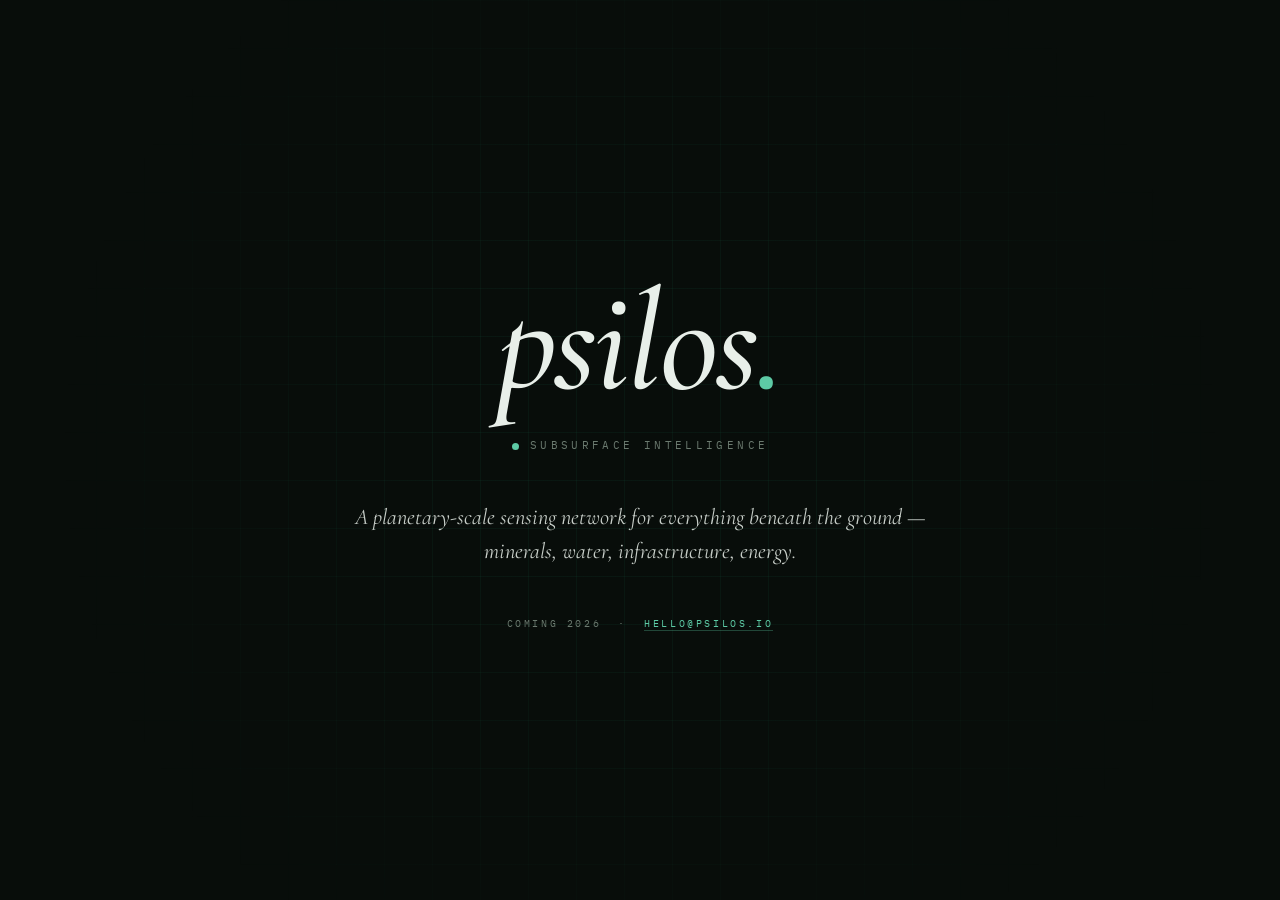
==== index.html @ 4aedd418 "Initial landing page" ====
<!DOCTYPE html>
<html lang="en">
<head>
<meta charset="UTF-8">
<meta name="viewport" content="width=device-width, initial-scale=1.0">
<title>Psilos</title>
<meta name="description" content="A planetary-scale sensing network for everything beneath the ground.">
<link rel="preconnect" href="https://fonts.googleapis.com">
<link rel="preconnect" href="https://fonts.gstatic.com" crossorigin>
<link href="https://fonts.googleapis.com/css2?family=Cormorant+Garamond:ital,wght@0,400;0,500;1,400;1,500&family=IBM+Plex+Mono:wght@300;400&display=swap" rel="stylesheet">
<style>
  :root {
    --bg: #080D0A;
    --fg: #E8EFE9;
    --muted: #6B7A6F;
    --accent: #5DCAA5;
    --accent-deep: #1D9E75;
  }
  * { margin: 0; padding: 0; box-sizing: border-box; }
  html, body {
    height: 100%;
    background: var(--bg);
    color: var(--fg);
    font-family: 'IBM Plex Mono', monospace;
    overflow: hidden;
  }
  body {
    display: flex;
    flex-direction: column;
    align-items: center;
    justify-content: center;
    padding: 2rem;
    text-align: center;
    position: relative;
  }
  .grid {
    position: fixed;
    inset: 0;
    background-image:
      linear-gradient(rgba(29,158,117,0.07) 1px, transparent 1px),
      linear-gradient(90deg, rgba(29,158,117,0.07) 1px, transparent 1px);
    background-size: 48px 48px;
    pointer-events: none;
    mask-image: radial-gradient(circle at center, black 25%, transparent 75%);
    -webkit-mask-image: radial-gradient(circle at center, black 25%, transparent 75%);
  }
  .mark {
    font-family: 'Cormorant Garamond', serif;
    font-style: italic;
    font-weight: 500;
    font-size: clamp(4rem, 14vw, 9rem);
    letter-spacing: -0.02em;
    line-height: 1;
    margin-bottom: 1.5rem;
    position: relative;
    z-index: 1;
  }
  .mark .dot { color: var(--accent); }
  .tag {
    font-size: 0.7rem;
    text-transform: uppercase;
    letter-spacing: 0.3em;
    color: var(--muted);
    margin-bottom: 3rem;
    position: relative;
    z-index: 1;
  }
  .copy {
    font-family: 'Cormorant Garamond', serif;
    font-style: italic;
    font-size: clamp(1.1rem, 2vw, 1.4rem);
    color: var(--fg);
    max-width: 38rem;
    line-height: 1.5;
    margin-bottom: 3rem;
    opacity: 0.85;
    position: relative;
    z-index: 1;
  }
  .meta {
    font-size: 0.65rem;
    text-transform: uppercase;
    letter-spacing: 0.25em;
    color: var(--muted);
    position: relative;
    z-index: 1;
  }
  .meta a {
    color: var(--accent);
    text-decoration: none;
    border-bottom: 1px solid rgba(93,202,165,0.3);
    transition: border-color 0.2s;
  }
  .meta a:hover { border-color: var(--accent); }
  .pulse {
    display: inline-block;
    width: 7px;
    height: 7px;
    border-radius: 50%;
    background: var(--accent);
    margin-right: 0.7rem;
    vertical-align: middle;
    animation: pulse 2s ease-in-out infinite;
  }
  @keyframes pulse {
    0%, 100% { opacity: 1; box-shadow: 0 0 0 0 rgba(93,202,165,0.5); }
    50% { opacity: 0.6; box-shadow: 0 0 0 10px rgba(93,202,165,0); }
  }
</style>
</head>
<body>
  <div class="grid"></div>
  <div class="mark">psilos<span class="dot">.</span></div>
  <div class="tag"><span class="pulse"></span>Subsurface intelligence</div>
  <p class="copy">A planetary-scale sensing network for everything beneath the ground &mdash; minerals, water, infrastructure, energy.</p>
  <div class="meta">Coming 2026 &nbsp;&middot;&nbsp; <a href="mailto:hello@psilos.io">hello@psilos.io</a></div>
</body>
</html>
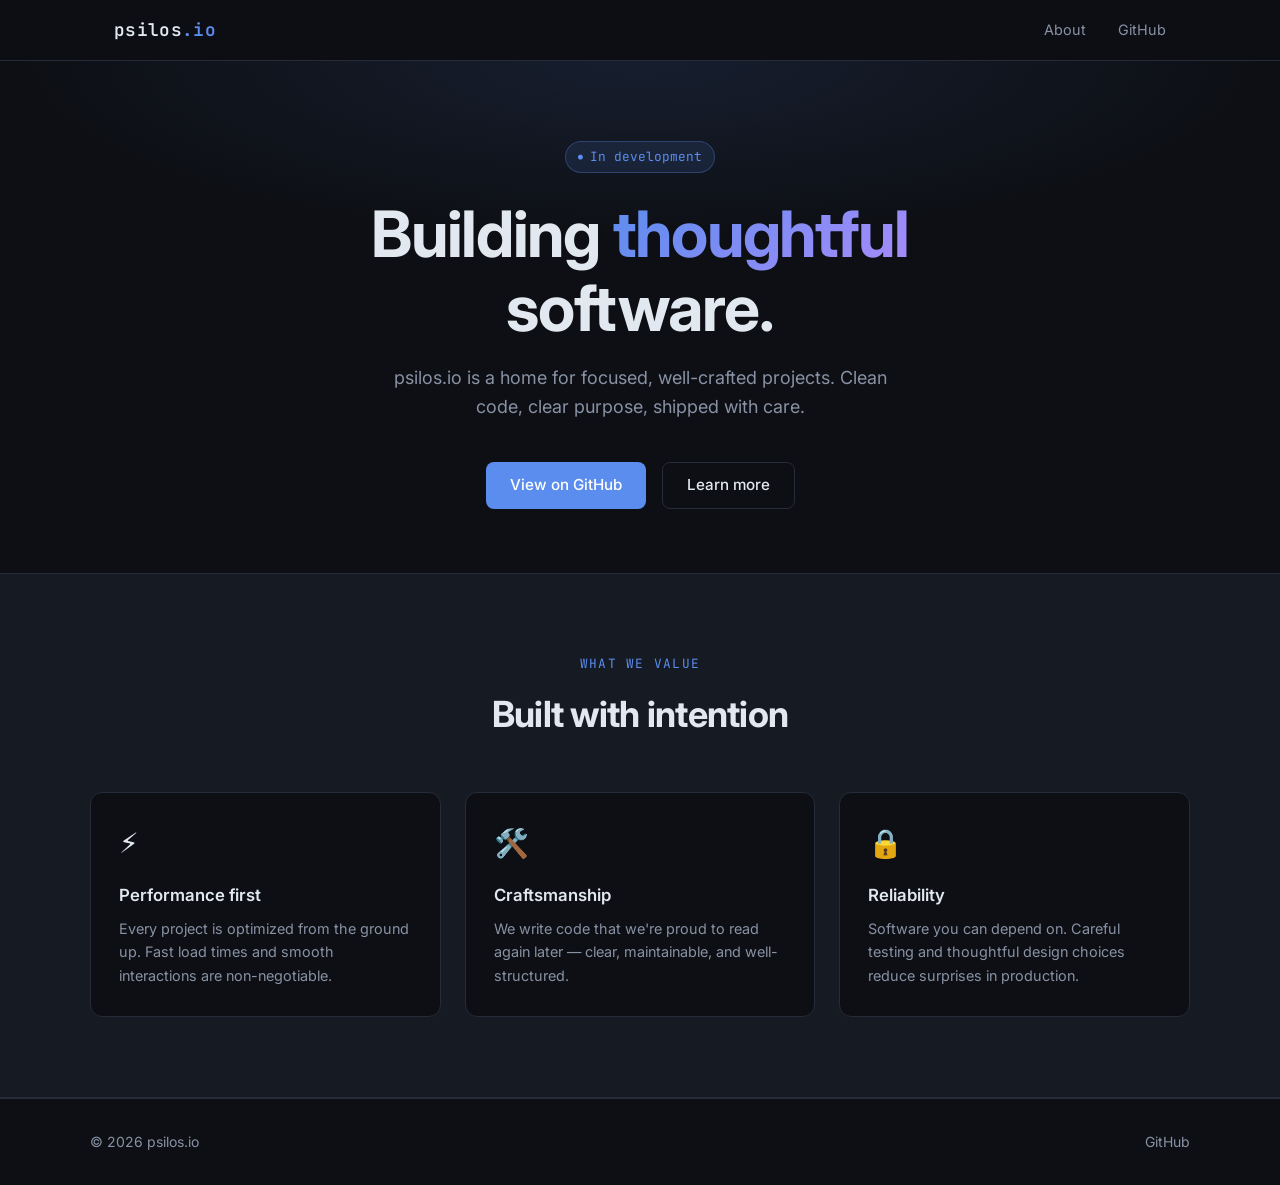
==== commit 3d3b795a: "Add landing page (index.html + styles.css) Agent-Logs-Url: https://github.com/psilos-io/psilos-io.gi" ====
--- a/index.html
+++ b/index.html
@@ -1,118 +1,83 @@
 <!DOCTYPE html>
 <html lang="en">
 <head>
-<meta charset="UTF-8">
-<meta name="viewport" content="width=device-width, initial-scale=1.0">
-<title>Psilos</title>
-<meta name="description" content="A planetary-scale sensing network for everything beneath the ground.">
-<link rel="preconnect" href="https://fonts.googleapis.com">
-<link rel="preconnect" href="https://fonts.gstatic.com" crossorigin>
-<link href="https://fonts.googleapis.com/css2?family=Cormorant+Garamond:ital,wght@0,400;0,500;1,400;1,500&family=IBM+Plex+Mono:wght@300;400&display=swap" rel="stylesheet">
-<style>
-  :root {
-    --bg: #080D0A;
-    --fg: #E8EFE9;
-    --muted: #6B7A6F;
-    --accent: #5DCAA5;
-    --accent-deep: #1D9E75;
-  }
-  * { margin: 0; padding: 0; box-sizing: border-box; }
-  html, body {
-    height: 100%;
-    background: var(--bg);
-    color: var(--fg);
-    font-family: 'IBM Plex Mono', monospace;
-    overflow: hidden;
-  }
-  body {
-    display: flex;
-    flex-direction: column;
-    align-items: center;
-    justify-content: center;
-    padding: 2rem;
-    text-align: center;
-    position: relative;
-  }
-  .grid {
-    position: fixed;
-    inset: 0;
-    background-image:
-      linear-gradient(rgba(29,158,117,0.07) 1px, transparent 1px),
-      linear-gradient(90deg, rgba(29,158,117,0.07) 1px, transparent 1px);
-    background-size: 48px 48px;
-    pointer-events: none;
-    mask-image: radial-gradient(circle at center, black 25%, transparent 75%);
-    -webkit-mask-image: radial-gradient(circle at center, black 25%, transparent 75%);
-  }
-  .mark {
-    font-family: 'Cormorant Garamond', serif;
-    font-style: italic;
-    font-weight: 500;
-    font-size: clamp(4rem, 14vw, 9rem);
-    letter-spacing: -0.02em;
-    line-height: 1;
-    margin-bottom: 1.5rem;
-    position: relative;
-    z-index: 1;
-  }
-  .mark .dot { color: var(--accent); }
-  .tag {
-    font-size: 0.7rem;
-    text-transform: uppercase;
-    letter-spacing: 0.3em;
-    color: var(--muted);
-    margin-bottom: 3rem;
-    position: relative;
-    z-index: 1;
-  }
-  .copy {
-    font-family: 'Cormorant Garamond', serif;
-    font-style: italic;
-    font-size: clamp(1.1rem, 2vw, 1.4rem);
-    color: var(--fg);
-    max-width: 38rem;
-    line-height: 1.5;
-    margin-bottom: 3rem;
-    opacity: 0.85;
-    position: relative;
-    z-index: 1;
-  }
-  .meta {
-    font-size: 0.65rem;
-    text-transform: uppercase;
-    letter-spacing: 0.25em;
-    color: var(--muted);
-    position: relative;
-    z-index: 1;
-  }
-  .meta a {
-    color: var(--accent);
-    text-decoration: none;
-    border-bottom: 1px solid rgba(93,202,165,0.3);
-    transition: border-color 0.2s;
-  }
-  .meta a:hover { border-color: var(--accent); }
-  .pulse {
-    display: inline-block;
-    width: 7px;
-    height: 7px;
-    border-radius: 50%;
-    background: var(--accent);
-    margin-right: 0.7rem;
-    vertical-align: middle;
-    animation: pulse 2s ease-in-out infinite;
-  }
-  @keyframes pulse {
-    0%, 100% { opacity: 1; box-shadow: 0 0 0 0 rgba(93,202,165,0.5); }
-    50% { opacity: 0.6; box-shadow: 0 0 0 10px rgba(93,202,165,0); }
-  }
-</style>
+  <meta charset="UTF-8" />
+  <meta name="viewport" content="width=device-width, initial-scale=1.0" />
+  <meta name="description" content="psilos.io — building thoughtful software." />
+  <title>psilos.io</title>
+  <link rel="preconnect" href="https://fonts.googleapis.com" />
+  <link rel="preconnect" href="https://fonts.gstatic.com" crossorigin />
+  <link href="https://fonts.googleapis.com/css2?family=Inter:wght@400;500;600;700&family=JetBrains+Mono:wght@400;600&display=swap" rel="stylesheet" />
+  <link rel="stylesheet" href="styles.css" />
 </head>
 <body>
-  <div class="grid"></div>
-  <div class="mark">psilos<span class="dot">.</span></div>
-  <div class="tag"><span class="pulse"></span>Subsurface intelligence</div>
-  <p class="copy">A planetary-scale sensing network for everything beneath the ground &mdash; minerals, water, infrastructure, energy.</p>
-  <div class="meta">Coming 2026 &nbsp;&middot;&nbsp; <a href="mailto:hello@psilos.io">hello@psilos.io</a></div>
+
+  <!-- Navigation -->
+  <nav>
+    <div class="nav-inner">
+      <a href="#" class="nav-logo">psilos<span>.io</span></a>
+      <ul class="nav-links">
+        <li><a href="#features">About</a></li>
+        <li><a href="https://github.com/psilos-io" target="_blank" rel="noopener">GitHub</a></li>
+      </ul>
+    </div>
+  </nav>
+
+  <!-- Hero -->
+  <section class="hero">
+    <div class="hero-content">
+      <div class="hero-badge">In development</div>
+      <h1>Building <span class="highlight">thoughtful</span><br />software.</h1>
+      <p>
+        psilos.io is a home for focused, well-crafted projects.
+        Clean code, clear purpose, shipped with care.
+      </p>
+      <div class="hero-actions">
+        <a href="https://github.com/psilos-io" target="_blank" rel="noopener" class="btn btn-primary">
+          View on GitHub
+        </a>
+        <a href="#features" class="btn btn-secondary">
+          Learn more
+        </a>
+      </div>
+    </div>
+  </section>
+
+  <!-- Features -->
+  <section class="features" id="features">
+    <p class="section-label">What we value</p>
+    <h2 class="section-title">Built with intention</h2>
+    <div class="features-grid">
+      <div class="feature-card">
+        <div class="feature-icon">⚡</div>
+        <h3>Performance first</h3>
+        <p>Every project is optimized from the ground up. Fast load times and smooth interactions are non-negotiable.</p>
+      </div>
+      <div class="feature-card">
+        <div class="feature-icon">🛠️</div>
+        <h3>Craftsmanship</h3>
+        <p>We write code that we're proud to read again later — clear, maintainable, and well-structured.</p>
+      </div>
+      <div class="feature-card">
+        <div class="feature-icon">🔒</div>
+        <h3>Reliability</h3>
+        <p>Software you can depend on. Careful testing and thoughtful design choices reduce surprises in production.</p>
+      </div>
+    </div>
+  </section>
+
+  <!-- Footer -->
+  <footer>
+    <div class="footer-inner">
+      <span>&copy; <span id="year"></span> psilos.io</span>
+      <div class="footer-links">
+        <a href="https://github.com/psilos-io" target="_blank" rel="noopener">GitHub</a>
+      </div>
+    </div>
+  </footer>
+
+  <script>
+    document.getElementById('year').textContent = new Date().getFullYear();
+  </script>
 </body>
 </html>
--- a/styles.css
+++ b/styles.css
@@ -0,0 +1,303 @@
+*, *::before, *::after {
+  box-sizing: border-box;
+  margin: 0;
+  padding: 0;
+}
+
+:root {
+  --color-bg: #0d0f14;
+  --color-surface: #161a23;
+  --color-border: #252b38;
+  --color-accent: #5b8dee;
+  --color-accent-hover: #7aa3f5;
+  --color-text: #e2e8f0;
+  --color-muted: #8892a4;
+  --font-sans: 'Inter', system-ui, -apple-system, sans-serif;
+  --font-mono: 'JetBrains Mono', 'Fira Code', monospace;
+}
+
+html {
+  scroll-behavior: smooth;
+}
+
+body {
+  background-color: var(--color-bg);
+  color: var(--color-text);
+  font-family: var(--font-sans);
+  font-size: 16px;
+  line-height: 1.6;
+  min-height: 100vh;
+  display: flex;
+  flex-direction: column;
+}
+
+/* ── Navigation ───────────────────────────────────────────── */
+nav {
+  position: sticky;
+  top: 0;
+  z-index: 100;
+  background: rgba(13, 15, 20, 0.85);
+  backdrop-filter: blur(12px);
+  border-bottom: 1px solid var(--color-border);
+}
+
+.nav-inner {
+  max-width: 1100px;
+  margin: 0 auto;
+  padding: 0 1.5rem;
+  height: 60px;
+  display: flex;
+  align-items: center;
+  justify-content: space-between;
+}
+
+.nav-logo {
+  font-family: var(--font-mono);
+  font-size: 1.1rem;
+  font-weight: 600;
+  color: var(--color-text);
+  text-decoration: none;
+  letter-spacing: 0.02em;
+}
+
+.nav-logo span {
+  color: var(--color-accent);
+}
+
+.nav-links {
+  display: flex;
+  gap: 2rem;
+  list-style: none;
+}
+
+.nav-links a {
+  color: var(--color-muted);
+  text-decoration: none;
+  font-size: 0.9rem;
+  transition: color 0.2s;
+}
+
+.nav-links a:hover {
+  color: var(--color-text);
+}
+
+/* ── Hero ─────────────────────────────────────────────────── */
+.hero {
+  flex: 1;
+  display: flex;
+  align-items: center;
+  justify-content: center;
+  text-align: center;
+  padding: 5rem 1.5rem 4rem;
+  position: relative;
+  overflow: hidden;
+}
+
+.hero::before {
+  content: '';
+  position: absolute;
+  inset: 0;
+  background: radial-gradient(ellipse 70% 50% at 50% 0%, rgba(91, 141, 238, 0.12) 0%, transparent 70%);
+  pointer-events: none;
+}
+
+.hero-content {
+  max-width: 720px;
+  position: relative;
+}
+
+.hero-badge {
+  display: inline-flex;
+  align-items: center;
+  gap: 0.4rem;
+  background: rgba(91, 141, 238, 0.12);
+  border: 1px solid rgba(91, 141, 238, 0.3);
+  color: var(--color-accent);
+  font-size: 0.8rem;
+  font-family: var(--font-mono);
+  padding: 0.3rem 0.8rem;
+  border-radius: 999px;
+  margin-bottom: 1.5rem;
+}
+
+.hero-badge::before {
+  content: '●';
+  font-size: 0.5rem;
+  animation: pulse 2s ease-in-out infinite;
+}
+
+@keyframes pulse {
+  0%, 100% { opacity: 1; }
+  50% { opacity: 0.3; }
+}
+
+.hero h1 {
+  font-size: clamp(2.2rem, 6vw, 4rem);
+  font-weight: 700;
+  line-height: 1.15;
+  letter-spacing: -0.02em;
+  margin-bottom: 1.25rem;
+}
+
+.hero h1 .highlight {
+  background: linear-gradient(135deg, var(--color-accent), #a78bfa);
+  -webkit-background-clip: text;
+  -webkit-text-fill-color: transparent;
+  background-clip: text;
+}
+
+.hero p {
+  font-size: 1.125rem;
+  color: var(--color-muted);
+  max-width: 540px;
+  margin: 0 auto 2.5rem;
+}
+
+.hero-actions {
+  display: flex;
+  gap: 1rem;
+  justify-content: center;
+  flex-wrap: wrap;
+}
+
+.btn {
+  display: inline-flex;
+  align-items: center;
+  gap: 0.5rem;
+  padding: 0.65rem 1.5rem;
+  border-radius: 8px;
+  font-size: 0.95rem;
+  font-weight: 500;
+  text-decoration: none;
+  transition: all 0.2s;
+  cursor: pointer;
+  border: none;
+}
+
+.btn-primary {
+  background: var(--color-accent);
+  color: #fff;
+}
+
+.btn-primary:hover {
+  background: var(--color-accent-hover);
+  transform: translateY(-1px);
+  box-shadow: 0 4px 20px rgba(91, 141, 238, 0.35);
+}
+
+.btn-secondary {
+  background: transparent;
+  color: var(--color-text);
+  border: 1px solid var(--color-border);
+}
+
+.btn-secondary:hover {
+  border-color: var(--color-accent);
+  color: var(--color-accent);
+  transform: translateY(-1px);
+}
+
+/* ── Features ─────────────────────────────────────────────── */
+.features {
+  padding: 5rem 1.5rem;
+  background: var(--color-surface);
+  border-top: 1px solid var(--color-border);
+  border-bottom: 1px solid var(--color-border);
+}
+
+.section-label {
+  text-align: center;
+  font-family: var(--font-mono);
+  font-size: 0.8rem;
+  color: var(--color-accent);
+  letter-spacing: 0.1em;
+  text-transform: uppercase;
+  margin-bottom: 0.75rem;
+}
+
+.section-title {
+  text-align: center;
+  font-size: clamp(1.5rem, 4vw, 2.25rem);
+  font-weight: 700;
+  letter-spacing: -0.02em;
+  margin-bottom: 3rem;
+}
+
+.features-grid {
+  max-width: 1100px;
+  margin: 0 auto;
+  display: grid;
+  grid-template-columns: repeat(auto-fit, minmax(280px, 1fr));
+  gap: 1.5rem;
+}
+
+.feature-card {
+  background: var(--color-bg);
+  border: 1px solid var(--color-border);
+  border-radius: 12px;
+  padding: 1.75rem;
+  transition: border-color 0.2s, transform 0.2s;
+}
+
+.feature-card:hover {
+  border-color: var(--color-accent);
+  transform: translateY(-3px);
+}
+
+.feature-icon {
+  font-size: 1.75rem;
+  margin-bottom: 1rem;
+}
+
+.feature-card h3 {
+  font-size: 1.05rem;
+  font-weight: 600;
+  margin-bottom: 0.5rem;
+}
+
+.feature-card p {
+  color: var(--color-muted);
+  font-size: 0.9rem;
+  line-height: 1.65;
+}
+
+/* ── Footer ───────────────────────────────────────────────── */
+footer {
+  border-top: 1px solid var(--color-border);
+  padding: 2rem 1.5rem;
+  text-align: center;
+  color: var(--color-muted);
+  font-size: 0.875rem;
+}
+
+footer a {
+  color: var(--color-muted);
+  text-decoration: none;
+  transition: color 0.2s;
+}
+
+footer a:hover {
+  color: var(--color-accent);
+}
+
+.footer-inner {
+  max-width: 1100px;
+  margin: 0 auto;
+  display: flex;
+  align-items: center;
+  justify-content: space-between;
+  flex-wrap: wrap;
+  gap: 1rem;
+}
+
+.footer-links {
+  display: flex;
+  gap: 1.5rem;
+}
+
+/* ── Responsive ───────────────────────────────────────────── */
+@media (max-width: 600px) {
+  .nav-links { display: none; }
+  .hero { padding: 4rem 1rem 3rem; }
+  .footer-inner { flex-direction: column; align-items: center; }
+}
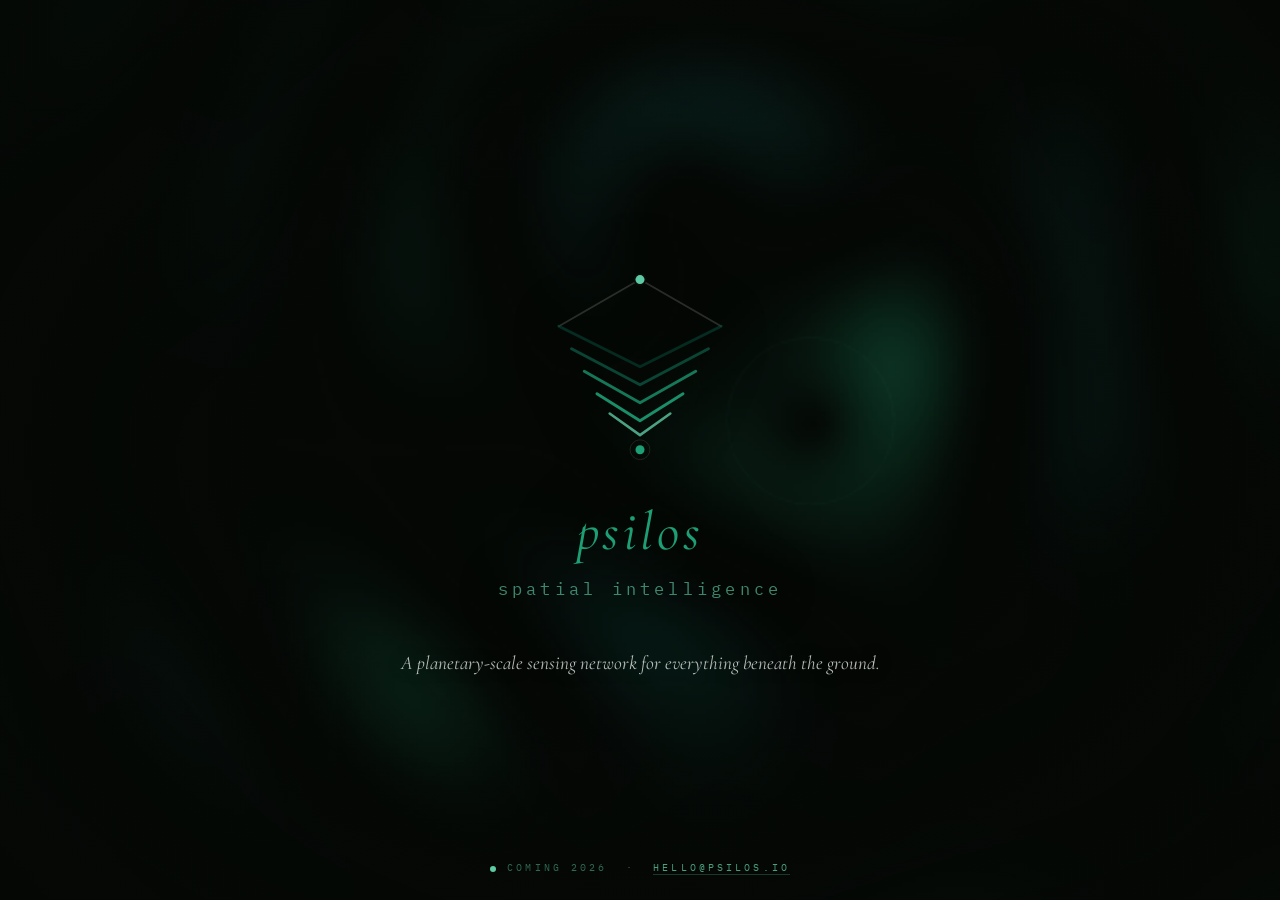
==== commit e6cb2973: "Full-viewport EMF wave field + chevron logo" ====
--- a/index.html
+++ b/index.html
@@ -1,83 +1,305 @@
 <!DOCTYPE html>
 <html lang="en">
 <head>
-  <meta charset="UTF-8" />
-  <meta name="viewport" content="width=device-width, initial-scale=1.0" />
-  <meta name="description" content="psilos.io — building thoughtful software." />
-  <title>psilos.io</title>
-  <link rel="preconnect" href="https://fonts.googleapis.com" />
-  <link rel="preconnect" href="https://fonts.gstatic.com" crossorigin />
-  <link href="https://fonts.googleapis.com/css2?family=Inter:wght@400;500;600;700&family=JetBrains+Mono:wght@400;600&display=swap" rel="stylesheet" />
-  <link rel="stylesheet" href="styles.css" />
+<meta charset="UTF-8">
+<meta name="viewport" content="width=device-width, initial-scale=1.0">
+<title>Psilos</title>
+<meta name="description" content="A planetary-scale sensing network for everything beneath the ground.">
+<link rel="preconnect" href="https://fonts.googleapis.com">
+<link rel="preconnect" href="https://fonts.gstatic.com" crossorigin>
+<link href="https://fonts.googleapis.com/css2?family=Cormorant+Garamond:ital,wght@0,400;0,500;1,400;1,500&family=IBM+Plex+Mono:wght@300;400;500&display=swap" rel="stylesheet">
+<style>
+  :root {
+    --bg: #050805;
+    --fg: #E8EFE9;
+    --muted: #6B7A6F;
+    --accent: #5DCAA5;
+    --accent-deep: #1D9E75;
+  }
+  * { margin: 0; padding: 0; box-sizing: border-box; }
+  html, body {
+    width: 100%;
+    height: 100%;
+    background: var(--bg);
+    color: var(--fg);
+    font-family: 'IBM Plex Mono', monospace;
+    overflow: hidden;
+  }
+  #cv {
+    position: fixed;
+    top: 0;
+    left: 0;
+    width: 100%;
+    height: 100%;
+    z-index: 1;
+    display: block;
+  }
+  .vignette {
+    position: fixed;
+    inset: 0;
+    z-index: 2;
+    pointer-events: none;
+    background: radial-gradient(ellipse at center, transparent 0%, transparent 40%, rgba(5,8,5,0.55) 90%);
+  }
+  .content {
+    position: relative;
+    z-index: 3;
+    display: flex;
+    flex-direction: column;
+    align-items: center;
+    justify-content: center;
+    width: 100%;
+    height: 100vh;
+    height: 100dvh;
+    padding: 2rem;
+    text-align: center;
+    pointer-events: none;
+  }
+  .logo {
+    width: clamp(280px, 38vw, 480px);
+    margin-bottom: 1.5rem;
+    filter: drop-shadow(0 0 32px rgba(8, 13, 10, 0.85));
+  }
+  .copy {
+    font-family: 'Cormorant Garamond', serif;
+    font-style: italic;
+    font-size: clamp(1rem, 1.5vw, 1.25rem);
+    color: var(--fg);
+    max-width: 36rem;
+    line-height: 1.55;
+    opacity: 0.78;
+    text-shadow: 0 0 20px rgba(5,8,5,0.9);
+  }
+  .footer {
+    position: fixed;
+    bottom: 1.6rem;
+    left: 0;
+    right: 0;
+    text-align: center;
+    font-family: 'IBM Plex Mono', monospace;
+    font-size: 0.65rem;
+    letter-spacing: 0.3em;
+    text-transform: uppercase;
+    color: rgba(93,202,165,0.5);
+    z-index: 4;
+  }
+  .footer a {
+    color: rgba(93,202,165,0.78);
+    text-decoration: none;
+    border-bottom: 1px solid rgba(93,202,165,0.25);
+    transition: border-color 0.2s, color 0.2s;
+    pointer-events: auto;
+  }
+  .footer a:hover {
+    color: var(--accent);
+    border-color: var(--accent);
+  }
+  .pulse {
+    display: inline-block;
+    width: 6px;
+    height: 6px;
+    border-radius: 50%;
+    background: var(--accent);
+    margin-right: 0.7rem;
+    vertical-align: middle;
+    animation: pulse 2.4s ease-in-out infinite;
+  }
+  @keyframes pulse {
+    0%, 100% { opacity: 1; box-shadow: 0 0 0 0 rgba(93,202,165,0.5); }
+    50% { opacity: 0.55; box-shadow: 0 0 0 9px rgba(93,202,165,0); }
+  }
+</style>
 </head>
 <body>
-
-  <!-- Navigation -->
-  <nav>
-    <div class="nav-inner">
-      <a href="#" class="nav-logo">psilos<span>.io</span></a>
-      <ul class="nav-links">
-        <li><a href="#features">About</a></li>
-        <li><a href="https://github.com/psilos-io" target="_blank" rel="noopener">GitHub</a></li>
-      </ul>
-    </div>
-  </nav>
-
-  <!-- Hero -->
-  <section class="hero">
-    <div class="hero-content">
-      <div class="hero-badge">In development</div>
-      <h1>Building <span class="highlight">thoughtful</span><br />software.</h1>
-      <p>
-        psilos.io is a home for focused, well-crafted projects.
-        Clean code, clear purpose, shipped with care.
-      </p>
-      <div class="hero-actions">
-        <a href="https://github.com/psilos-io" target="_blank" rel="noopener" class="btn btn-primary">
-          View on GitHub
-        </a>
-        <a href="#features" class="btn btn-secondary">
-          Learn more
-        </a>
-      </div>
-    </div>
-  </section>
-
-  <!-- Features -->
-  <section class="features" id="features">
-    <p class="section-label">What we value</p>
-    <h2 class="section-title">Built with intention</h2>
-    <div class="features-grid">
-      <div class="feature-card">
-        <div class="feature-icon">⚡</div>
-        <h3>Performance first</h3>
-        <p>Every project is optimized from the ground up. Fast load times and smooth interactions are non-negotiable.</p>
-      </div>
-      <div class="feature-card">
-        <div class="feature-icon">🛠️</div>
-        <h3>Craftsmanship</h3>
-        <p>We write code that we're proud to read again later — clear, maintainable, and well-structured.</p>
-      </div>
-      <div class="feature-card">
-        <div class="feature-icon">🔒</div>
-        <h3>Reliability</h3>
-        <p>Software you can depend on. Careful testing and thoughtful design choices reduce surprises in production.</p>
-      </div>
-    </div>
-  </section>
-
-  <!-- Footer -->
-  <footer>
-    <div class="footer-inner">
-      <span>&copy; <span id="year"></span> psilos.io</span>
-      <div class="footer-links">
-        <a href="https://github.com/psilos-io" target="_blank" rel="noopener">GitHub</a>
-      </div>
-    </div>
-  </footer>
-
-  <script>
-    document.getElementById('year').textContent = new Date().getFullYear();
-  </script>
+<canvas id="cv"></canvas>
+<div class="vignette"></div>
+<div class="content">
+  <svg class="logo" viewBox="0 0 680 572" xmlns="http://www.w3.org/2000/svg">
+    <g transform="translate(340,232)">
+      <line x1="-115" y1="-83" x2="0" y2="-149" stroke="#ffffff" stroke-width="2.5" stroke-linecap="round" opacity="0.15"/>
+      <line x1="115" y1="-83" x2="0" y2="-149" stroke="#ffffff" stroke-width="2.5" stroke-linecap="round" opacity="0.15"/>
+      <path d="M-115,-83 L0,-25.5 L115,-83" fill="none" stroke="#085041" stroke-width="4.1" stroke-linecap="round" stroke-linejoin="round" opacity="0.5"/>
+      <path d="M-97,-51 L0,0 L97,-51" fill="none" stroke="#0F6E56" stroke-width="4.1" stroke-linecap="round" stroke-linejoin="round" opacity="0.6"/>
+      <path d="M-79,-19 L0,25.5 L79,-19" fill="none" stroke="#1D9E75" stroke-width="4.1" stroke-linecap="round" stroke-linejoin="round" opacity="0.75"/>
+      <path d="M-61,12.75 L0,51 L61,12.75" fill="none" stroke="#1D9E75" stroke-width="4.1" stroke-linecap="round" stroke-linejoin="round" opacity="0.9"/>
+      <path d="M-43,40.8 L0,71.4 L43,40.8" fill="none" stroke="#5DCAA5" stroke-width="3.6" stroke-linecap="round" stroke-linejoin="round" opacity="0.8"/>
+      <circle cx="0" cy="92" r="6.4" fill="#1D9E75"/>
+      <circle cx="0" cy="92" r="14" fill="none" stroke="#ffffff" stroke-width="1" opacity="0.15"/>
+      <circle cx="0" cy="-149" r="9" fill="#080D0A"/>
+      <circle cx="0" cy="-149" r="6.4" fill="#5DCAA5"/>
+    </g>
+    <text x="340" y="465" text-anchor="middle" font-family="'Cormorant Garamond',Georgia,serif" font-size="78" font-weight="400" font-style="italic" letter-spacing="5" fill="#1D9E75">psilos</text>
+    <text x="340" y="530" text-anchor="middle" font-family="'IBM Plex Mono',monospace" font-size="24" font-weight="400" letter-spacing="6" fill="#5DCAA5" opacity="0.65">spatial intelligence</text>
+  </svg>
+  <p class="copy">A planetary-scale sensing network for everything beneath the ground.</p>
+</div>
+<div class="footer"><span class="pulse"></span>Coming 2026 &nbsp;&middot;&nbsp; <a href="mailto:hello@psilos.io">hello@psilos.io</a></div>
+<script>
+(function () {
+  const cv = document.getElementById('cv');
+  const ctx = cv.getContext('2d', { alpha: true });
+  const TAU = Math.PI * 2;
+
+  // Internal render resolution — scaled up by CSS to viewport size.
+  // Keeping this lower preserves perf; the EMF field is smooth so up-scaling looks fine.
+  const isMobile = window.matchMedia('(max-width: 768px)').matches;
+  const RW = isMobile ? 320 : 540;
+  let RH = 360;
+  let W = window.innerWidth, H = window.innerHeight;
+
+  let mx = W * 0.5, my = H * 0.4;     // mouse target (window px)
+  let smx = mx, smy = my;              // smoothed source position
+  let lastInput = 0;
+  let driftPh = Math.random() * TAU;
+  let t = 0;
+
+  const reducedMotion = window.matchMedia('(prefers-reduced-motion: reduce)').matches;
+
+  function resize() {
+    W = window.innerWidth;
+    H = window.innerHeight;
+    RH = Math.max(180, Math.round(RW * (H / W)));
+    cv.width = RW;
+    cv.height = RH;
+    cv.style.width = W + 'px';
+    cv.style.height = H + 'px';
+  }
+  window.addEventListener('resize', resize);
+  resize();
+
+  function drawEMF(nx, ny, intensity) {
+    ctx.clearRect(0, 0, RW, RH);
+    if (intensity < 0.02) return;
+
+    const srcX = RW / 2 + nx * (RW * 0.45);
+    const srcY = RH / 2 + ny * (RH * 0.45);
+    const speed = 0.4, bf = 0.038;
+
+    const sources = [
+      { x: srcX,           y: srcY,           f: bf,        ph: 0,         amp: 1.00, dc: 0.04  },
+      { x: RW * 0.5 + nx*60, y: RH * 0.22 - ny*30, f: bf*1.37, ph: TAU/3,   amp: 0.62, dc: 0.04  },
+      { x: RW * 0.5 + nx*40, y: RH * 0.78 + ny*25, f: bf*0.71, ph: TAU*2/3, amp: 0.50, dc: 0.04  },
+      { x: -srcX,          y: srcY,           f: bf*0.96,  ph: TAU*0.11, amp: 0.28, dc: 0.016 },
+      { x: 2*RW - srcX,    y: srcY,           f: bf*0.96,  ph: TAU*0.11, amp: 0.28, dc: 0.016 },
+      { x: srcX,           y: -srcY,          f: bf*1.05,  ph: TAU*0.17, amp: 0.24, dc: 0.016 },
+      { x: srcX,           y: 2*RH - srcY,    f: bf*1.05,  ph: TAU*0.17, amp: 0.24, dc: 0.016 }
+    ];
+
+    const idata = ctx.createImageData(RW, RH);
+    const d = idata.data;
+    const stride = RW * 4;
+
+    for (let py = 0; py < RH; py += 2) {
+      for (let px = 0; px < RW; px += 2) {
+        let field = 0;
+        for (let s = 0; s < 7; s++) {
+          const src = sources[s];
+          const dx = px - src.x;
+          const dy = py - src.y;
+          const r = Math.sqrt(dx * dx + dy * dy) + 0.001;
+          field += Math.sin(r * src.f - t * speed + src.ph) / Math.sqrt(r * src.dc + 1) * src.amp;
+        }
+        field /= 2.6;
+        const a = Math.abs(field);
+        const pos = field > 0;
+        let rv = pos ? a * 33 * intensity : a * 7 * intensity;
+        let gv = pos ? a * 190 * intensity : a * 72 * intensity;
+        let bv = pos ? a * 130 * intensity : a * 95 * intensity;
+        const bright = Math.pow(a, 1.3) * 240 * intensity;
+        rv = Math.min(255, rv + bright * 0.18);
+        gv = Math.min(255, gv + bright * 0.82);
+        bv = Math.min(255, bv + bright * 0.6);
+        const aa = Math.min(255, a * 200 * intensity);
+        const idx = (py * RW + px) * 4;
+        const i0 = idx, i1 = idx + 4, i2 = idx + stride, i3 = idx + stride + 4;
+        if (i3 + 3 < d.length) {
+          d[i0] = rv; d[i0+1] = gv; d[i0+2] = bv; d[i0+3] = aa;
+          d[i1] = rv; d[i1+1] = gv; d[i1+2] = bv; d[i1+3] = aa;
+          d[i2] = rv; d[i2+1] = gv; d[i2+2] = bv; d[i2+3] = aa;
+          d[i3] = rv; d[i3+1] = gv; d[i3+2] = bv; d[i3+3] = aa;
+        }
+      }
+    }
+    ctx.putImageData(idata, 0, 0);
+
+    // Concentric ripple sweeps emanating from the source
+    ctx.save();
+    ctx.globalCompositeOperation = 'screen';
+    const maxR = Math.max(RW, RH) * 0.95;
+    for (let i = 0; i < 6; i++) {
+      const age = (t * speed * 0.28 + i / 6) % 1;
+      const r = age * maxR;
+      const alpha = (1 - age) * (1 - age) * 0.18 * intensity;
+      const g = ctx.createRadialGradient(srcX, srcY, r * 0.85, srcX, srcY, r);
+      g.addColorStop(0, 'rgba(93,202,165,0)');
+      g.addColorStop(0.5, 'rgba(93,202,165,' + alpha.toFixed(3) + ')');
+      g.addColorStop(1, 'rgba(93,202,165,0)');
+      ctx.strokeStyle = g;
+      ctx.lineWidth = 1.6;
+      ctx.beginPath();
+      ctx.arc(srcX, srcY, r, 0, TAU);
+      ctx.stroke();
+    }
+    ctx.restore();
+  }
+
+  let running = true;
+  document.addEventListener('visibilitychange', () => {
+    running = !document.hidden;
+    if (running) loop();
+  });
+
+  function loop() {
+    if (!running) return;
+    const now = performance.now();
+    const idle = now - lastInput > 1500;
+
+    let targetX, targetY;
+    if (idle) {
+      driftPh += reducedMotion ? 0.001 : 0.0035;
+      targetX = W * 0.5 + Math.sin(driftPh * 1.4) * W * 0.32;
+      targetY = H * 0.5 + Math.cos(driftPh) * H * 0.28;
+    } else {
+      targetX = mx;
+      targetY = my;
+    }
+
+    const ease = reducedMotion ? 0.02 : 0.05;
+    smx += (targetX - smx) * ease;
+    smy += (targetY - smy) * ease;
+
+    // Normalize to [-1, 1] across viewport
+    const nx = (smx - W / 2) / (W / 2);
+    const ny = (smy - H / 2) / (H / 2);
+
+    if (!reducedMotion) t += 0.016;
+    drawEMF(nx, ny, 0.85);
+    requestAnimationFrame(loop);
+  }
+  loop();
+
+  window.addEventListener('mousemove', e => {
+    mx = e.clientX;
+    my = e.clientY;
+    lastInput = performance.now();
+  }, { passive: true });
+
+  window.addEventListener('touchmove', e => {
+    if (e.touches && e.touches[0]) {
+      mx = e.touches[0].clientX;
+      my = e.touches[0].clientY;
+      lastInput = performance.now();
+    }
+  }, { passive: true });
+
+  window.addEventListener('touchstart', e => {
+    if (e.touches && e.touches[0]) {
+      mx = e.touches[0].clientX;
+      my = e.touches[0].clientY;
+      lastInput = performance.now();
+    }
+  }, { passive: true });
+})();
+</script>
 </body>
 </html>
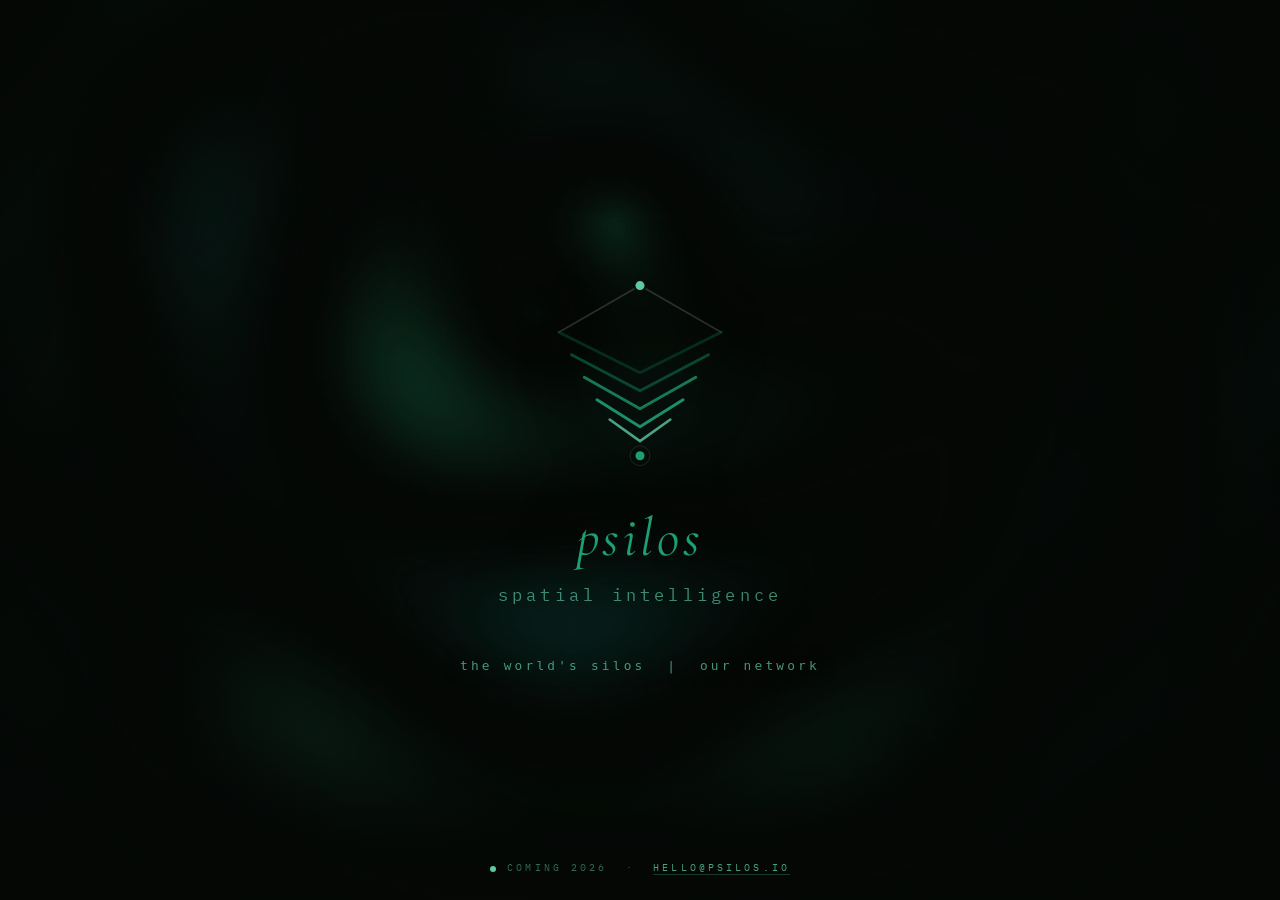
==== commit 07af0121: "Tagline: 'the world's silos | our network'; remove ripple arcs" ====
--- a/index.html
+++ b/index.html
@@ -60,15 +60,14 @@
     margin-bottom: 1.5rem;
     filter: drop-shadow(0 0 32px rgba(8, 13, 10, 0.85));
   }
-  .copy {
-    font-family: 'Cormorant Garamond', serif;
-    font-style: italic;
-    font-size: clamp(1rem, 1.5vw, 1.25rem);
-    color: var(--fg);
-    max-width: 36rem;
-    line-height: 1.55;
-    opacity: 0.78;
+  .tagline {
+    font-family: 'IBM Plex Mono', monospace;
+    font-weight: 500;
+    font-size: clamp(0.7rem, 1vw, 0.85rem);
+    letter-spacing: 0.25em;
+    color: rgba(93, 202, 165, 0.72);
     text-shadow: 0 0 20px rgba(5,8,5,0.9);
+    margin-top: 0.25rem;
   }
   .footer {
     position: fixed;
@@ -131,7 +130,7 @@
     <text x="340" y="465" text-anchor="middle" font-family="'Cormorant Garamond',Georgia,serif" font-size="78" font-weight="400" font-style="italic" letter-spacing="5" fill="#1D9E75">psilos</text>
     <text x="340" y="530" text-anchor="middle" font-family="'IBM Plex Mono',monospace" font-size="24" font-weight="400" letter-spacing="6" fill="#5DCAA5" opacity="0.65">spatial intelligence</text>
   </svg>
-  <p class="copy">A planetary-scale sensing network for everything beneath the ground.</p>
+  <p class="tagline">the world's silos &nbsp;|&nbsp; our network</p>
 </div>
 <div class="footer"><span class="pulse"></span>Coming 2026 &nbsp;&middot;&nbsp; <a href="mailto:hello@psilos.io">hello@psilos.io</a></div>
 <script>
@@ -221,26 +220,6 @@
       }
     }
     ctx.putImageData(idata, 0, 0);
-
-    // Concentric ripple sweeps emanating from the source
-    ctx.save();
-    ctx.globalCompositeOperation = 'screen';
-    const maxR = Math.max(RW, RH) * 0.95;
-    for (let i = 0; i < 6; i++) {
-      const age = (t * speed * 0.28 + i / 6) % 1;
-      const r = age * maxR;
-      const alpha = (1 - age) * (1 - age) * 0.18 * intensity;
-      const g = ctx.createRadialGradient(srcX, srcY, r * 0.85, srcX, srcY, r);
-      g.addColorStop(0, 'rgba(93,202,165,0)');
-      g.addColorStop(0.5, 'rgba(93,202,165,' + alpha.toFixed(3) + ')');
-      g.addColorStop(1, 'rgba(93,202,165,0)');
-      ctx.strokeStyle = g;
-      ctx.lineWidth = 1.6;
-      ctx.beginPath();
-      ctx.arc(srcX, srcY, r, 0, TAU);
-      ctx.stroke();
-    }
-    ctx.restore();
   }
 
   let running = true;
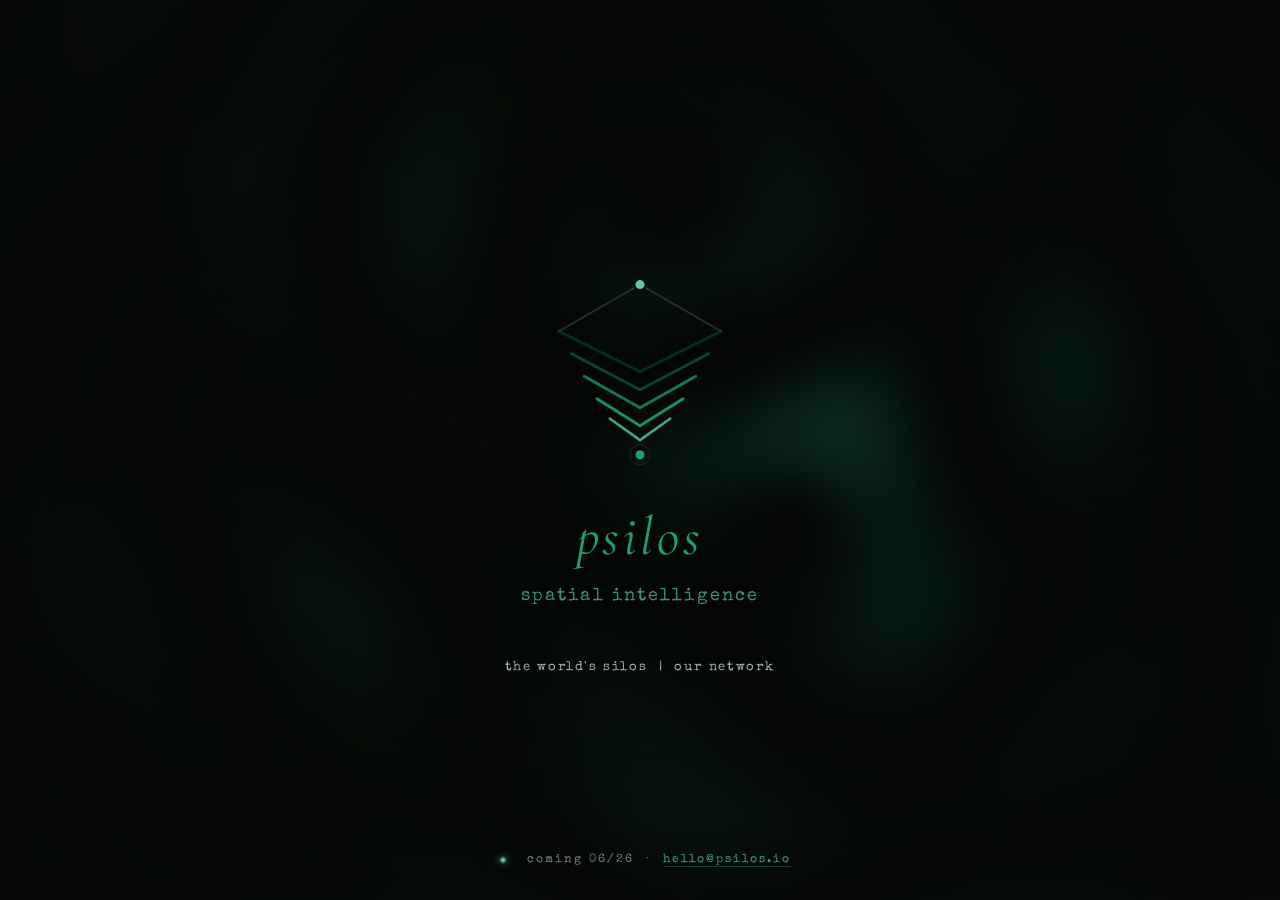
==== commit 501f2e0b: "Special Elite typewriter font, golden ratio pulse cadence, refined tagline" ====
--- a/index.html
+++ b/index.html
@@ -4,10 +4,17 @@
 <meta charset="UTF-8">
 <meta name="viewport" content="width=device-width, initial-scale=1.0">
 <title>Psilos</title>
-<meta name="description" content="A planetary-scale sensing network for everything beneath the ground.">
+<meta name="description" content="the world's silos | our network">
+<meta property="og:title" content="Psilos">
+<meta property="og:description" content="the world's silos | our network">
+<meta property="og:type" content="website">
+<meta property="og:url" content="https://psilos.io">
+<meta name="twitter:card" content="summary">
+<meta name="twitter:title" content="Psilos">
+<meta name="twitter:description" content="the world's silos | our network">
 <link rel="preconnect" href="https://fonts.googleapis.com">
 <link rel="preconnect" href="https://fonts.gstatic.com" crossorigin>
-<link href="https://fonts.googleapis.com/css2?family=Cormorant+Garamond:ital,wght@0,400;0,500;1,400;1,500&family=IBM+Plex+Mono:wght@300;400;500&display=swap" rel="stylesheet">
+<link href="https://fonts.googleapis.com/css2?family=Cormorant+Garamond:ital,wght@0,400;0,500;1,400;1,500&family=Special+Elite&display=swap" rel="stylesheet">
 <style>
   :root {
     --bg: #050805;
@@ -22,7 +29,7 @@
     height: 100%;
     background: var(--bg);
     color: var(--fg);
-    font-family: 'IBM Plex Mono', monospace;
+    font-family: 'Special Elite', 'Courier New', monospace;
     overflow: hidden;
   }
   #cv {
@@ -61,13 +68,12 @@
     filter: drop-shadow(0 0 32px rgba(8, 13, 10, 0.85));
   }
   .tagline {
-    font-family: 'IBM Plex Mono', monospace;
-    font-weight: 500;
-    font-size: clamp(0.7rem, 1vw, 0.85rem);
-    letter-spacing: 0.25em;
-    color: rgba(93, 202, 165, 0.72);
+    font-family: 'Special Elite', 'Courier New', monospace;
+    font-size: clamp(0.78rem, 1.05vw, 0.95rem);
+    letter-spacing: 0.12em;
+    color: rgba(205, 215, 210, 0.82);
     text-shadow: 0 0 20px rgba(5,8,5,0.9);
-    margin-top: 0.25rem;
+    margin-top: 0.4rem;
   }
   .footer {
     position: fixed;
@@ -75,11 +81,10 @@
     left: 0;
     right: 0;
     text-align: center;
-    font-family: 'IBM Plex Mono', monospace;
-    font-size: 0.65rem;
-    letter-spacing: 0.3em;
-    text-transform: uppercase;
-    color: rgba(93,202,165,0.5);
+    font-family: 'Special Elite', 'Courier New', monospace;
+    font-size: 0.78rem;
+    letter-spacing: 0.16em;
+    color: rgba(205, 215, 210, 0.6);
     z-index: 4;
   }
   .footer a {
@@ -94,18 +99,75 @@
     border-color: var(--accent);
   }
   .pulse {
+    position: relative;
     display: inline-block;
-    width: 6px;
-    height: 6px;
+    width: 28px;
+    height: 28px;
+    margin-right: 0.6rem;
+    vertical-align: middle;
+    isolation: isolate;
+  }
+  .pulse .dot,
+  .pulse .ring {
+    position: absolute;
+    top: 50%;
+    left: 50%;
     border-radius: 50%;
-    background: var(--accent);
-    margin-right: 0.7rem;
-    vertical-align: middle;
-    animation: pulse 2.4s ease-in-out infinite;
-  }
-  @keyframes pulse {
-    0%, 100% { opacity: 1; box-shadow: 0 0 0 0 rgba(93,202,165,0.5); }
-    50% { opacity: 0.55; box-shadow: 0 0 0 9px rgba(93,202,165,0); }
+    pointer-events: none;
+    will-change: transform, opacity;
+    mix-blend-mode: screen;
+  }
+  .pulse .dot {
+    width: 7px;
+    height: 7px;
+    background: radial-gradient(circle, rgba(220,255,235,0.95) 0%, rgba(93,202,165,0.85) 35%, rgba(29,158,117,0.4) 70%, rgba(29,158,117,0) 100%);
+    filter: blur(0.6px);
+    box-shadow:
+      0 0 8px rgba(93,202,165,0.55),
+      0 0 18px rgba(93,202,165,0.3),
+      0 0 32px rgba(29,158,117,0.18);
+    transform: translate(-50%, -50%);
+    animation: dotBreathe 5s ease-in-out infinite;
+  }
+  .pulse .ring {
+    width: 9px;
+    height: 9px;
+    background: radial-gradient(circle, rgba(93,202,165,0) 28%, rgba(93,202,165,0.42) 58%, rgba(93,202,165,0.12) 82%, rgba(93,202,165,0) 100%);
+    filter: blur(2.2px);
+    transform: translate(-50%, -50%) scale(0.4);
+    opacity: 0;
+    animation: ringExpand 8s cubic-bezier(0.22, 1, 0.36, 1) infinite;
+  }
+  .pulse .ring.r2 { animation-delay: 3s; }
+  .pulse .ring.r3 { animation-delay: 5s; }
+  @keyframes dotBreathe {
+    0%, 100% {
+      transform: translate(-50%, -50%) scale(1);
+      opacity: 0.78;
+    }
+    50% {
+      transform: translate(-50%, -50%) scale(1.18);
+      opacity: 1;
+    }
+  }
+  @keyframes ringExpand {
+    0% {
+      transform: translate(-50%, -50%) scale(0.4);
+      opacity: 0;
+    }
+    18% {
+      opacity: 0.65;
+    }
+    100% {
+      transform: translate(-50%, -50%) scale(4.2);
+      opacity: 0;
+    }
+  }
+  @media (prefers-reduced-motion: reduce) {
+    .pulse .dot { animation-duration: 13s; }
+    .pulse .ring { animation-duration: 21s; }
+    .pulse .ring.r2 { animation-delay: 8s; }
+    .pulse .ring.r3 { animation-delay: 13s; }
   }
 </style>
 </head>
@@ -128,11 +190,11 @@
       <circle cx="0" cy="-149" r="6.4" fill="#5DCAA5"/>
     </g>
     <text x="340" y="465" text-anchor="middle" font-family="'Cormorant Garamond',Georgia,serif" font-size="78" font-weight="400" font-style="italic" letter-spacing="5" fill="#1D9E75">psilos</text>
-    <text x="340" y="530" text-anchor="middle" font-family="'IBM Plex Mono',monospace" font-size="24" font-weight="400" letter-spacing="6" fill="#5DCAA5" opacity="0.65">spatial intelligence</text>
+    <text x="340" y="530" text-anchor="middle" font-family="'Special Elite','Courier New',monospace" font-size="26" letter-spacing="3" fill="#5DCAA5" opacity="0.7">spatial intelligence</text>
   </svg>
   <p class="tagline">the world's silos &nbsp;|&nbsp; our network</p>
 </div>
-<div class="footer"><span class="pulse"></span>Coming 2026 &nbsp;&middot;&nbsp; <a href="mailto:hello@psilos.io">hello@psilos.io</a></div>
+<div class="footer"><span class="pulse"><span class="ring r1"></span><span class="ring r2"></span><span class="ring r3"></span><span class="dot"></span></span>coming 06/26 &nbsp;&middot;&nbsp; <a href="mailto:hello@psilos.io">hello@psilos.io</a></div>
 <script>
 (function () {
   const cv = document.getElementById('cv');
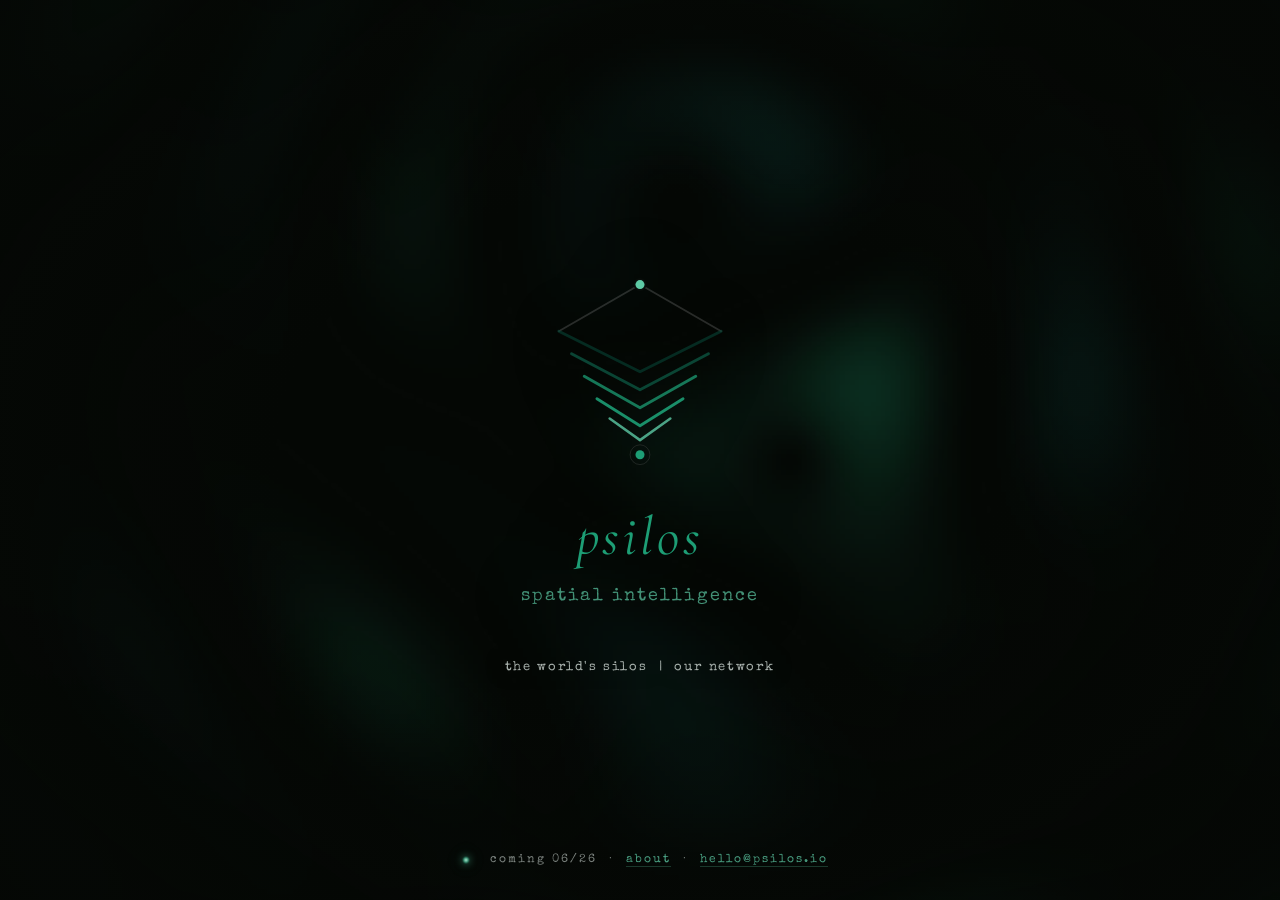
==== commit 1b87ce0e: "Add about page + nav link from landing" ====
--- a/index.html
+++ b/index.html
@@ -194,7 +194,7 @@
   </svg>
   <p class="tagline">the world's silos &nbsp;|&nbsp; our network</p>
 </div>
-<div class="footer"><span class="pulse"><span class="ring r1"></span><span class="ring r2"></span><span class="ring r3"></span><span class="dot"></span></span>coming 06/26 &nbsp;&middot;&nbsp; <a href="mailto:hello@psilos.io">hello@psilos.io</a></div>
+<div class="footer"><span class="pulse"><span class="ring r1"></span><span class="ring r2"></span><span class="ring r3"></span><span class="dot"></span></span>coming 06/26 &nbsp;&middot;&nbsp; <a href="/about">about</a> &nbsp;&middot;&nbsp; <a href="mailto:hello@psilos.io">hello@psilos.io</a></div>
 <script>
 (function () {
   const cv = document.getElementById('cv');
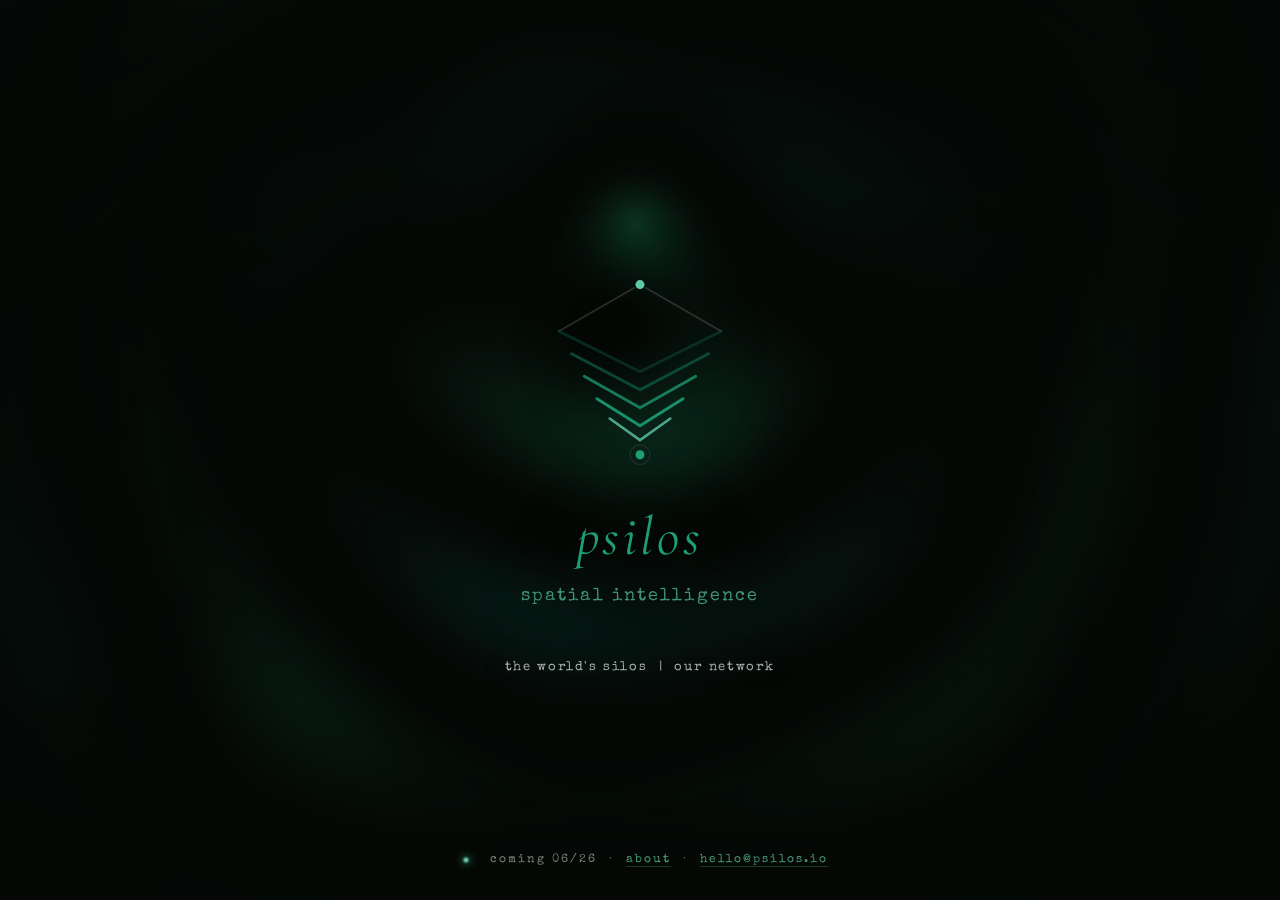
==== commit df95133b: "Fix about link — add .html extension for GitHub Pages" ====
--- a/index.html
+++ b/index.html
@@ -194,7 +194,7 @@
   </svg>
   <p class="tagline">the world's silos &nbsp;|&nbsp; our network</p>
 </div>
-<div class="footer"><span class="pulse"><span class="ring r1"></span><span class="ring r2"></span><span class="ring r3"></span><span class="dot"></span></span>coming 06/26 &nbsp;&middot;&nbsp; <a href="/about">about</a> &nbsp;&middot;&nbsp; <a href="mailto:hello@psilos.io">hello@psilos.io</a></div>
+<div class="footer"><span class="pulse"><span class="ring r1"></span><span class="ring r2"></span><span class="ring r3"></span><span class="dot"></span></span>coming 06/26 &nbsp;&middot;&nbsp; <a href="/about.html">about</a> &nbsp;&middot;&nbsp; <a href="mailto:hello@psilos.io">hello@psilos.io</a></div>
 <script>
 (function () {
   const cv = document.getElementById('cv');
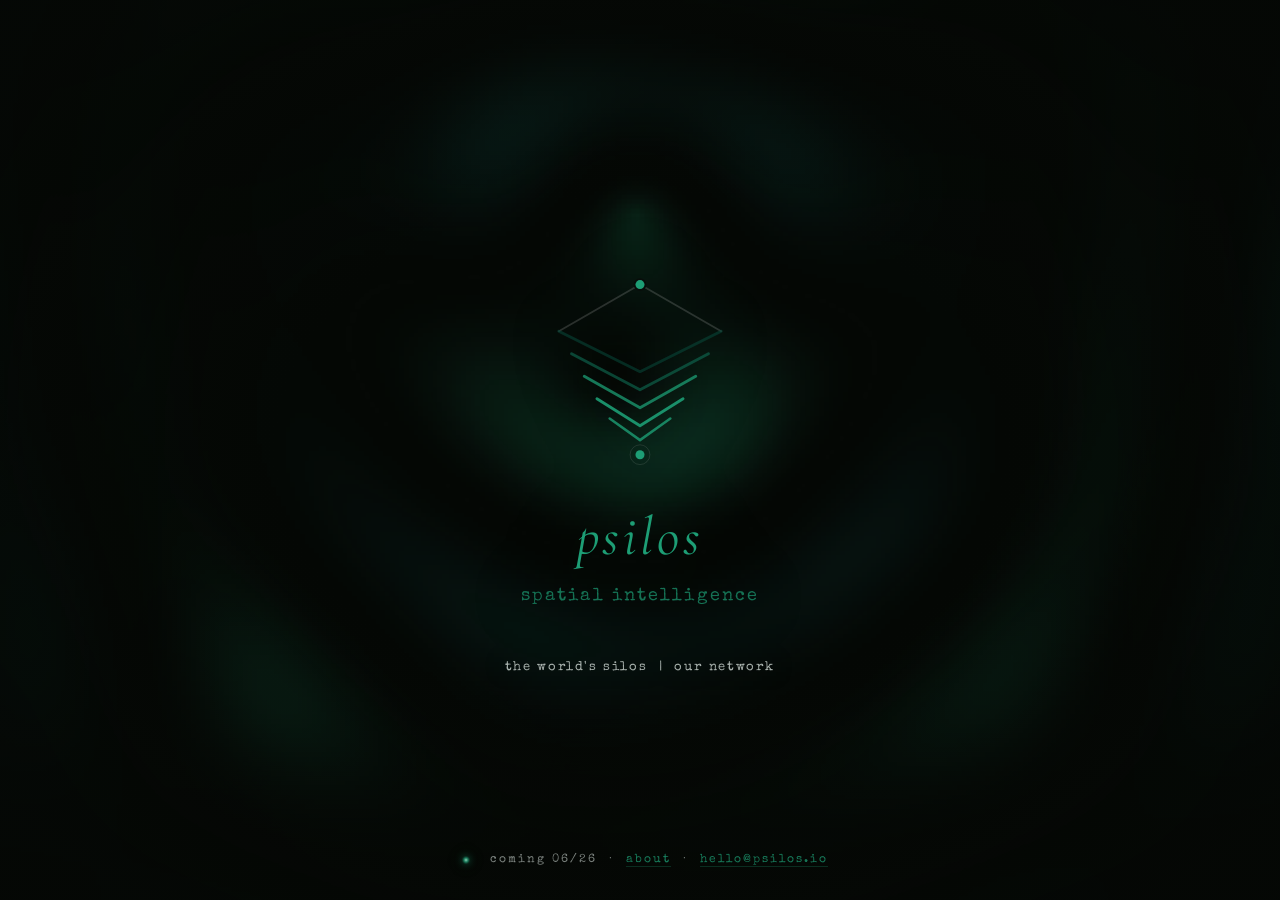
==== commit 4dbab4eb: "Replace all teal (#5DCAA5) with Psilos green (#1D9E75) sitewide" ====
--- a/index.html
+++ b/index.html
@@ -20,7 +20,7 @@
     --bg: #050805;
     --fg: #E8EFE9;
     --muted: #6B7A6F;
-    --accent: #5DCAA5;
+    --accent: #1D9E75;
     --accent-deep: #1D9E75;
   }
   * { margin: 0; padding: 0; box-sizing: border-box; }
@@ -88,9 +88,9 @@
     z-index: 4;
   }
   .footer a {
-    color: rgba(93,202,165,0.78);
+    color: rgba(29,158,117,0.78);
     text-decoration: none;
-    border-bottom: 1px solid rgba(93,202,165,0.25);
+    border-bottom: 1px solid rgba(29,158,117,0.25);
     transition: border-color 0.2s, color 0.2s;
     pointer-events: auto;
   }
@@ -120,11 +120,11 @@
   .pulse .dot {
     width: 7px;
     height: 7px;
-    background: radial-gradient(circle, rgba(220,255,235,0.95) 0%, rgba(93,202,165,0.85) 35%, rgba(29,158,117,0.4) 70%, rgba(29,158,117,0) 100%);
+    background: radial-gradient(circle, rgba(220,255,235,0.95) 0%, rgba(29,158,117,0.85) 35%, rgba(29,158,117,0.4) 70%, rgba(29,158,117,0) 100%);
     filter: blur(0.6px);
     box-shadow:
-      0 0 8px rgba(93,202,165,0.55),
-      0 0 18px rgba(93,202,165,0.3),
+      0 0 8px rgba(29,158,117,0.55),
+      0 0 18px rgba(29,158,117,0.3),
       0 0 32px rgba(29,158,117,0.18);
     transform: translate(-50%, -50%);
     animation: dotBreathe 5s ease-in-out infinite;
@@ -132,7 +132,7 @@
   .pulse .ring {
     width: 9px;
     height: 9px;
-    background: radial-gradient(circle, rgba(93,202,165,0) 28%, rgba(93,202,165,0.42) 58%, rgba(93,202,165,0.12) 82%, rgba(93,202,165,0) 100%);
+    background: radial-gradient(circle, rgba(29,158,117,0) 28%, rgba(29,158,117,0.42) 58%, rgba(29,158,117,0.12) 82%, rgba(29,158,117,0) 100%);
     filter: blur(2.2px);
     transform: translate(-50%, -50%) scale(0.4);
     opacity: 0;
@@ -183,14 +183,14 @@
       <path d="M-97,-51 L0,0 L97,-51" fill="none" stroke="#0F6E56" stroke-width="4.1" stroke-linecap="round" stroke-linejoin="round" opacity="0.6"/>
       <path d="M-79,-19 L0,25.5 L79,-19" fill="none" stroke="#1D9E75" stroke-width="4.1" stroke-linecap="round" stroke-linejoin="round" opacity="0.75"/>
       <path d="M-61,12.75 L0,51 L61,12.75" fill="none" stroke="#1D9E75" stroke-width="4.1" stroke-linecap="round" stroke-linejoin="round" opacity="0.9"/>
-      <path d="M-43,40.8 L0,71.4 L43,40.8" fill="none" stroke="#5DCAA5" stroke-width="3.6" stroke-linecap="round" stroke-linejoin="round" opacity="0.8"/>
+      <path d="M-43,40.8 L0,71.4 L43,40.8" fill="none" stroke="#1D9E75" stroke-width="3.6" stroke-linecap="round" stroke-linejoin="round" opacity="0.8"/>
       <circle cx="0" cy="92" r="6.4" fill="#1D9E75"/>
       <circle cx="0" cy="92" r="14" fill="none" stroke="#ffffff" stroke-width="1" opacity="0.15"/>
       <circle cx="0" cy="-149" r="9" fill="#080D0A"/>
-      <circle cx="0" cy="-149" r="6.4" fill="#5DCAA5"/>
+      <circle cx="0" cy="-149" r="6.4" fill="#1D9E75"/>
     </g>
     <text x="340" y="465" text-anchor="middle" font-family="'Cormorant Garamond',Georgia,serif" font-size="78" font-weight="400" font-style="italic" letter-spacing="5" fill="#1D9E75">psilos</text>
-    <text x="340" y="530" text-anchor="middle" font-family="'Special Elite','Courier New',monospace" font-size="26" letter-spacing="3" fill="#5DCAA5" opacity="0.7">spatial intelligence</text>
+    <text x="340" y="530" text-anchor="middle" font-family="'Special Elite','Courier New',monospace" font-size="26" letter-spacing="3" fill="#1D9E75" opacity="0.7">spatial intelligence</text>
   </svg>
   <p class="tagline">the world's silos &nbsp;|&nbsp; our network</p>
 </div>
